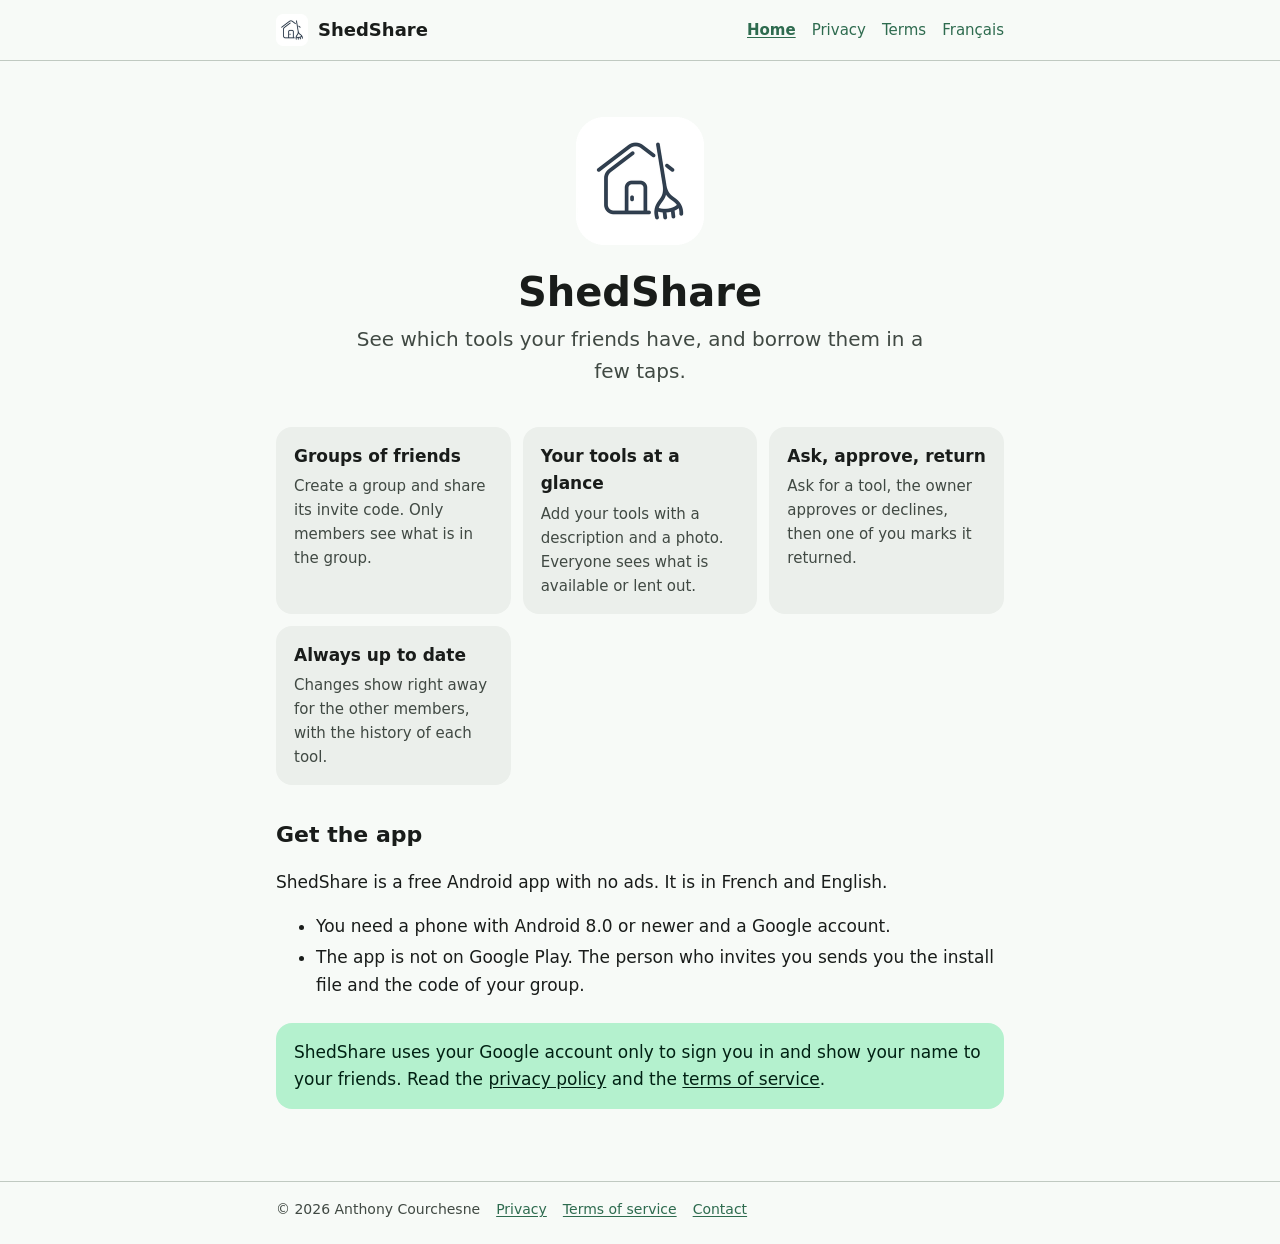
==== en/index.html @ 674c7c76 "Add home page, privacy policy and terms of service French (reference) at the root and English under " ====
<!doctype html>
<html lang="en-CA">
<head>
  <meta charset="utf-8">
  <meta name="viewport" content="width=device-width, initial-scale=1">
  <title>ShedShare – Borrow your friends' tools</title>
  <meta name="description" content="ShedShare is an Android app to see which tools your friends have and borrow them in a few taps.">
  <link rel="icon" href="../assets/favicon.png">
  <link rel="apple-touch-icon" href="../assets/apple-touch-icon.png">
  <link rel="alternate" hreflang="fr" href="../">
  <link rel="stylesheet" href="../assets/style.css">
</head>
<body>
<header class="site"><div class="wrap">
  <a class="brand" href="./"><img src="../assets/favicon.png" alt="">ShedShare</a>
  <nav>
    <a href="./" aria-current="page">Home</a>
    <a href="privacy.html">Privacy</a>
    <a href="terms.html">Terms</a>
    <a href="../" lang="fr" hreflang="fr">Français</a>
  </nav>
</div></header>

<main><div class="wrap">
  <section class="hero">
    <img src="../assets/icon-256.png" alt="ShedShare icon: a shed with a broom">
    <h1>ShedShare</h1>
    <p class="tagline">See which tools your friends have, and borrow them in a few taps.</p>
  </section>

  <section class="features" aria-label="Features">
    <div class="card">
      <h3>Groups of friends</h3>
      <p>Create a group and share its invite code. Only members see what is in the group.</p>
    </div>
    <div class="card">
      <h3>Your tools at a glance</h3>
      <p>Add your tools with a description and a photo. Everyone sees what is available or lent out.</p>
    </div>
    <div class="card">
      <h3>Ask, approve, return</h3>
      <p>Ask for a tool, the owner approves or declines, then one of you marks it returned.</p>
    </div>
    <div class="card">
      <h3>Always up to date</h3>
      <p>Changes show right away for the other members, with the history of each tool.</p>
    </div>
  </section>

  <h2>Get the app</h2>
  <p>ShedShare is a free Android app with no ads. It is in French and English.</p>
  <ul>
    <li>You need a phone with Android 8.0 or newer and a Google account.</li>
    <li>The app is not on Google Play. The person who invites you sends you the install file and the code of your group.</li>
  </ul>

  <div class="callout">
    ShedShare uses your Google account only to sign you in and show your name to your friends.
    Read the <a href="privacy.html">privacy policy</a> and the <a href="terms.html">terms of service</a>.
  </div>
</div></main>

<footer class="site"><div class="wrap">
  <span>© 2026 Anthony Courchesne</span>
  <a href="privacy.html">Privacy</a>
  <a href="terms.html">Terms of service</a>
  <a href="mailto:titocourch@gmail.com">Contact</a>
</div></footer>
</body>
</html>
---- assets/style.css ----
/* ShedShare site. Colors match the app theme (app/src/main/java/com/shedshare/app/ui/Theme.kt). */
:root {
  --primary: #2e6b4f;
  --on-primary: #ffffff;
  --primary-container: #b4f1ce;
  --on-primary-container: #002113;
  --bg: #f7faf7;
  --surface: #ebefeb;
  --text: #191c1a;
  --muted: #404943;
  --outline: #c0c9c1;
  --link: #2e6b4f;
  color-scheme: light;
}

@media (prefers-color-scheme: dark) {
  :root {
    --primary: #98d5b3;
    --on-primary: #003824;
    --primary-container: #115238;
    --on-primary-container: #b4f1ce;
    --bg: #101411;
    --surface: #1c201d;
    --text: #e0e3e0;
    --muted: #c0c9c1;
    --outline: #404943;
    --link: #98d5b3;
    color-scheme: dark;
  }
}

* { box-sizing: border-box; }

html { -webkit-text-size-adjust: 100%; }

body {
  margin: 0;
  background: var(--bg);
  color: var(--text);
  font: 17px/1.6 system-ui, -apple-system, "Segoe UI", Roboto, "Helvetica Neue", Arial, sans-serif;
}

a { color: var(--link); text-underline-offset: 2px; }

.wrap { max-width: 760px; margin: 0 auto; padding: 0 16px; }

header.site {
  border-bottom: 1px solid var(--outline);
}
header.site .wrap {
  display: flex; align-items: center; gap: 12px;
  min-height: 60px; flex-wrap: wrap;
}
header.site .brand {
  display: flex; align-items: center; gap: 10px;
  color: var(--text); text-decoration: none; font-weight: 600; font-size: 18px;
}
header.site .brand img { width: 32px; height: 32px; }
header.site nav { margin-left: auto; display: flex; gap: 16px; flex-wrap: wrap; font-size: 15px; }
header.site nav a { text-decoration: none; }
header.site nav a[aria-current="page"] { font-weight: 600; text-decoration: underline; }

main { padding: 32px 0 48px; }

.hero { text-align: center; padding: 24px 0 8px; }
.hero img { width: 128px; height: 128px; }
.hero h1 { font-size: 40px; line-height: 1.15; margin: 16px 0 8px; }
.hero p.tagline { font-size: 20px; color: var(--muted); margin: 0 auto; max-width: 30em; }

.features {
  display: grid; gap: 12px; margin: 32px 0;
  grid-template-columns: repeat(auto-fit, minmax(210px, 1fr));
}
.card {
  background: var(--surface); border-radius: 16px; padding: 16px 18px;
}
.card h3 { margin: 0 0 4px; font-size: 17px; }
.card p { margin: 0; color: var(--muted); font-size: 15px; }

.callout {
  background: var(--primary-container); color: var(--on-primary-container);
  border-radius: 16px; padding: 16px 18px; margin: 24px 0;
}
.callout a { color: inherit; }

h1 { font-size: 32px; line-height: 1.2; margin: 0 0 4px; }
h2 { font-size: 22px; margin: 32px 0 8px; }
h3 { font-size: 18px; margin: 20px 0 6px; }
.updated { color: var(--muted); margin: 0 0 24px; }
li { margin: 4px 0; }

table { border-collapse: collapse; width: 100%; font-size: 15px; margin: 8px 0 16px; }
th, td { text-align: left; vertical-align: top; padding: 8px 10px; border-bottom: 1px solid var(--outline); }
th { font-weight: 600; }
.table-scroll { overflow-x: auto; }

footer.site { border-top: 1px solid var(--outline); color: var(--muted); font-size: 14px; }
footer.site .wrap { padding-top: 16px; padding-bottom: 24px; display: flex; gap: 16px; flex-wrap: wrap; }
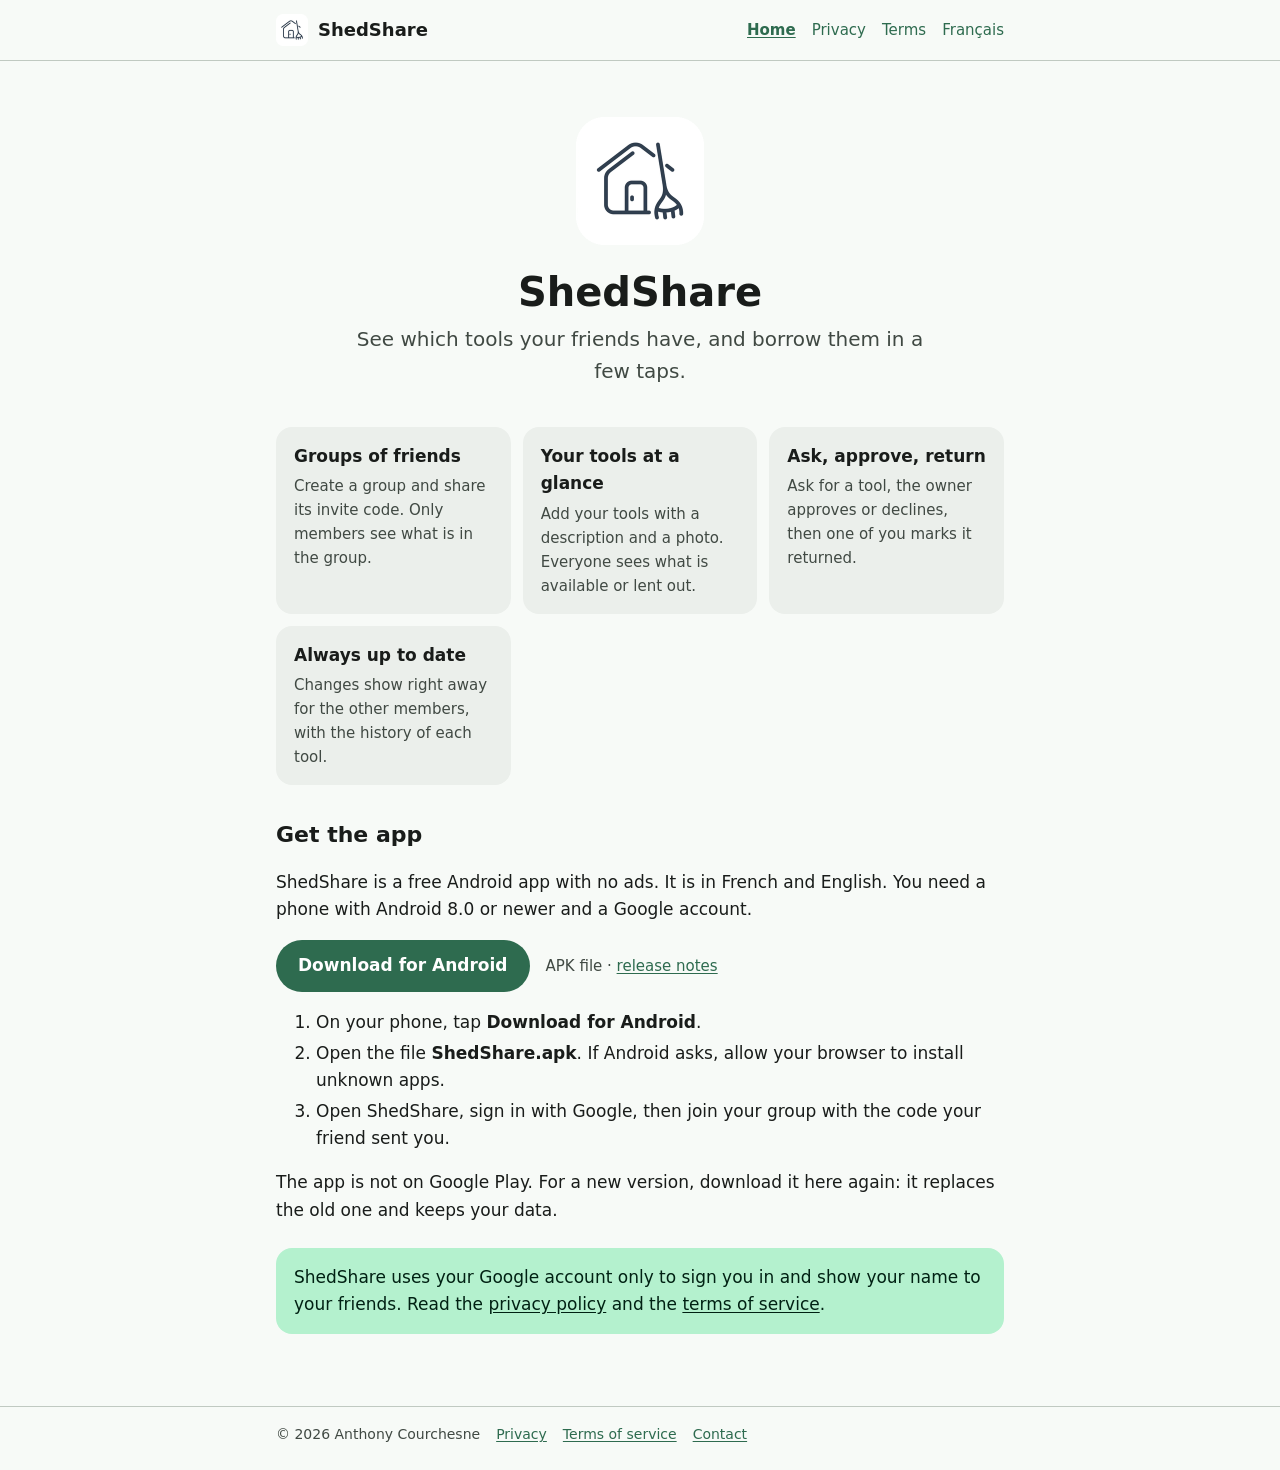
==== commit 38e7ba86: "Add Android download button and install steps The button links to the latest GitHub Release asset Sh" ====
--- a/en/index.html
+++ b/en/index.html
@@ -47,12 +47,18 @@
     </div>
   </section>
 
-  <h2>Get the app</h2>
-  <p>ShedShare is a free Android app with no ads. It is in French and English.</p>
-  <ul>
-    <li>You need a phone with Android 8.0 or newer and a Google account.</li>
-    <li>The app is not on Google Play. The person who invites you sends you the install file and the code of your group.</li>
-  </ul>
+  <h2 id="download">Get the app</h2>
+  <p>ShedShare is a free Android app with no ads. It is in French and English. You need a phone with Android 8.0 or newer and a Google account.</p>
+  <p class="download">
+    <a class="button" href="https://github.com/CourchesneA/shedshare-site/releases/latest/download/ShedShare.apk">Download for Android</a>
+    <span class="note">APK file · <a href="https://github.com/CourchesneA/shedshare-site/releases/latest">release notes</a></span>
+  </p>
+  <ol>
+    <li>On your phone, tap <strong>Download for Android</strong>.</li>
+    <li>Open the file <strong>ShedShare.apk</strong>. If Android asks, allow your browser to install unknown apps.</li>
+    <li>Open ShedShare, sign in with Google, then join your group with the code your friend sent you.</li>
+  </ol>
+  <p>The app is not on Google Play. For a new version, download it here again: it replaces the old one and keeps your data.</p>
 
   <div class="callout">
     ShedShare uses your Google account only to sign you in and show your name to your friends.
--- a/assets/style.css
+++ b/assets/style.css
@@ -77,6 +77,14 @@
 .card h3 { margin: 0 0 4px; font-size: 17px; }
 .card p { margin: 0; color: var(--muted); font-size: 15px; }
 
+.download { display: flex; align-items: center; gap: 12px 16px; flex-wrap: wrap; margin: 16px 0; }
+.button {
+  display: inline-block; background: var(--primary); color: var(--on-primary);
+  padding: 12px 22px; border-radius: 999px; font-weight: 600; text-decoration: none;
+}
+.button:hover, .button:focus-visible { filter: brightness(1.08); }
+.note { color: var(--muted); font-size: 15px; }
+
 .callout {
   background: var(--primary-container); color: var(--on-primary-container);
   border-radius: 16px; padding: 16px 18px; margin: 24px 0;
